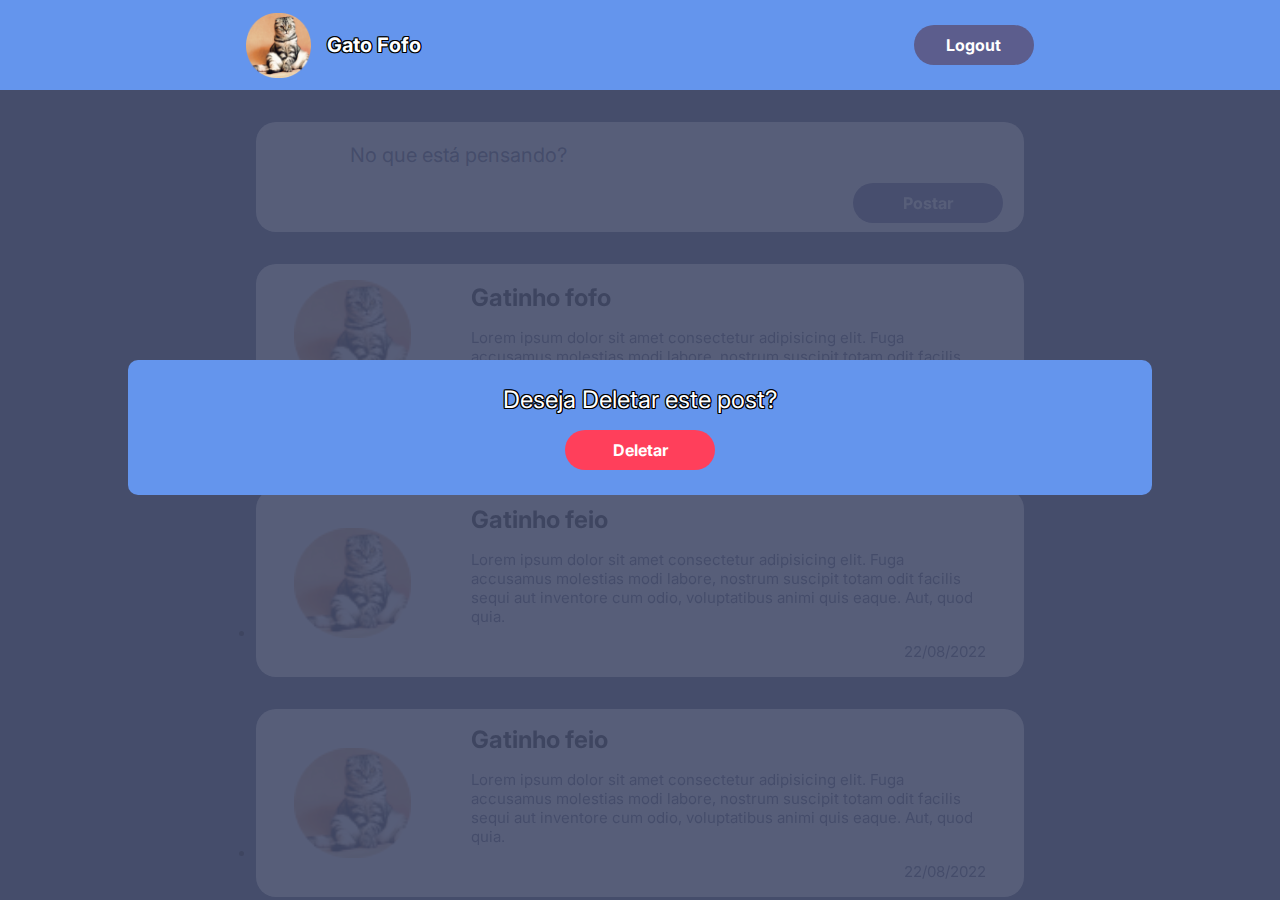
==== src/pages/home.html @ ec8169d0 "adicionado modal pra delete e edit" ====
<!DOCTYPE html>
<html lang="en">

<head>
    <meta charset="UTF-8">
    <meta http-equiv="X-UA-Compatible" content="IE=edge">
    <meta name="viewport" content="width=device-width, initial-scale=1.0">
    <link rel="preconnect" href="https://fonts.googleapis.com">
    <link rel="preconnect" href="https://fonts.gstatic.com" crossorigin>
    <link href="https://fonts.googleapis.com/css2?family=Inter:wght@300;400;500;600;700&display=swap" rel="stylesheet">
    <link rel="stylesheet" href="../styles/reset.css">
    <link rel="stylesheet" href="../styles/style_home.css">
    <title>Document</title>
</head>

<body>
    <header class="container__header">
        <div class="container__header__div">
            <img class="container__header__imagem" src="../img/image 4.png" alt="">
            <h1 class="container__header__name">Gato Fofo</h1>
        </div>
        <button class="container__header__button">Logout</button>
    </header>
    <main class="container__main container__opacity">
        <div class="container__main__div">
            <form class="container__main__form">
                <input type="text" name="post" placeholder="No que está pensando?">
                <button type="submit"></button>
            </form>
        </div>
        <ul class="container__main__ul">
            <li class="container__main__card">
                <div>
                    <img src="../img/image 4.png" alt="">
                    <div>
                        <img src="../img/edit 1.png" alt="">
                        <img src="../img/trash-bin 1.png" alt="">
                    </div>
                    <section>
                        <h2>Gatinho fofo</h2>
                        <p>Lorem ipsum dolor sit amet consectetur adipisicing elit. Fuga accusamus molestias modi
                            labore, nostrum suscipit totam odit facilis sequi aut inventore cum odio, voluptatibus animi
                            quis eaque. Aut, quod quia.</p>
                        <span>22/08/2022</span>
                    </section>
                </div>
            </li>

            <li class="container__main__card">
                <div>
                    <img src="../img/image 4.png" alt="">
                    <section>
                        <h2>Gatinho feio</h2>
                        <p>Lorem ipsum dolor sit amet consectetur adipisicing elit. Fuga accusamus molestias modi
                            labore, nostrum suscipit totam odit facilis sequi aut inventore cum odio, voluptatibus animi
                            quis eaque. Aut, quod quia.</p>
                        <span>22/08/2022</span>
                    </section>
                </div>
            </li>
            <li class="container__main__card">
                <div>
                    <img src="../img/image 4.png" alt="">
                    <section>
                        <h2>Gatinho feio</h2>
                        <p>Lorem ipsum dolor sit amet consectetur adipisicing elit. Fuga accusamus molestias modi
                            labore, nostrum suscipit totam odit facilis sequi aut inventore cum odio, voluptatibus animi
                            quis eaque. Aut, quod quia.</p>
                        <span>22/08/2022</span>
                    </section>
                </div>
            </li>

        </ul>
    </main>
                <!-- <div class="container__edit__modal">
                <h2>Editar</h2>
                <form>
                    <textarea placeholder="Estou mudando meu comentário"></textarea>
                    <button>Enviar</button>
                </form>
            </div> -->
            <div class="container__delete__modal">
                <h2>Deseja Deletar este post?</h2>
                <button>Deletar</button>
            </div>
    <script type="module" src="../js/scriptHome.js"></script>
</body>

</html>
---- src/styles/style_home.css ----
body{
    background-color: var(--dark-blue);
    display: flex;
    flex-direction: column;
    align-items: center;
    justify-content: center;
}

.container__header{
    width: 100vw;
    height: 10vh;
    background-color: var(--main-blue);
    display: flex;
    flex-direction: row;
    justify-content: space-around;
    align-items: center;
}
.container__header__div{
    display: flex;
    flex-direction: row;
    align-items: center;
    gap: 1rem;
}

.container__header__imagem{
    width: 65px;
    height: 65px;
}

.container__header__name{
    font-weight: 700;
    color: var(--white);
    font-size: 1.25rem;
    max-width: 100px;
    text-shadow: var(--outline)
}
.container__header__button{
    border-radius: 20px;
    background-color: var(--purple);
    width: 120px;
    height: 40px;
    color: var(--white);
    font-weight: 700;
    font-size: 1rem;
}


.container__main{
    width: 100vw;
    height: 85vh;
    display: flex;
    flex-direction: column;
    align-items: center;
    justify-content: flex-start;
    padding-top: 2rem;
    
}
.container__main__div{
    width: 90%;
    height: 110px;
    background-color: var(--white);
    border-radius: 20px;
    padding: 1rem;
}
.container__main__form{
    display: flex;
    padding: 5px;
    flex-direction: column;
    align-items: flex-end;
    gap: 1rem

}
.container__main__form >input{
    color: var(--dark-blue);
    font-size: 1.25rem;
    font-weight: 400;
    text-align: start;
    width: 90%;
}
.container__main__form >input::placeholder{
    color: var(--dark-blue);
    font-size: 1.25rem;
    font-weight: 400;
    text-align: start;
}
.container__main__form > button{
    border-radius: 20px;
    background-color: var(--purple);
    width: 70px;
    height: 40px;
    color: var(--white);
    font-weight: 700;
    font-size: 1.813rem;
    text-align: center;
    display: flex;
    align-items: center;
    justify-content: center;
}
.container__main__form > button::after{
    content: "+"
}
.container__main__ul{
    width: 90%;
    margin-top: 2rem;
    gap: 2rem;
    display: flex;
    flex-direction: column;
    align-items: center;
    justify-content: flex-start;
}
.container__main__card > div{
    width: 100%;
    background-color: var(--white);
    border-radius: 20px;
    padding: 1rem;
    display: flex;
    flex-direction: column;
    justify-content: center;
    align-items: center;
    gap: 1rem
}
.container__main__card div > img{
    order:1;
}
.container__main__card div > div{
    order:3;
    display: flex;
    align-items: center;
    justify-content: space-between;
    width: 80px;
}
.container__main__card div > section{
    order:2;
    display: flex;
    flex-direction: column;
    align-items: center;
    gap: 1rem
}
.container__main__card div > section > h2{
    font-size: 1.5rem;
    color: var(--black);
    font-weight: 700;
}
.container__main__card div > section > p{
    font-size: 0.938rem;
    color: var(--dark-blue);
    font-weight: 400;
}

.container__main__card div > section > span{
    font-size: 0.938rem;
    color: var(--dark-blue);
    font-weight: 400;
}

.container__edit__modal{
    width: 80%;
    position: fixed;
    z-index: 1;
    height: 35%;
    background-color: var(--main-blue);
    border-radius: 10px;
    display: flex;
    flex-direction: column;
    align-items: center;
    justify-content: center;
    padding: 1rem;
}
.container__edit__modal > form {
    width: 100%;
    height: 100%;
    gap: 1rem;
    display: flex;
    flex-direction: column;
}
.container__edit__modal > h2{
    font-size: 2.188rem;
    color: var(--white);
    text-shadow: var(--outline);
    padding-bottom: 1rem;
}
.container__edit__modal > form{
    display: flex;
    flex-direction: column;
    align-items: center;
}
.container__edit__modal > form > textarea{
    height: 70%;
    width: 100%;
    border-radius: 10px;
    border: 1px solid(--dark-blue);
    background-color: var(--white);
    padding: 0.5rem;
    vertical-align: align-top;
    
}

.container__edit__modal > form > button{
    border-radius: 20px;
    background-color: var(--purple);
    width: 150px;
    height: 40px;
    color: var(--white);
    font-weight: 700;
    font-size: 1rem;
    text-align: center;
    display: flex;
    align-items: center;
    justify-content: center;
}
.container__delete__modal{
    width: 80%;
    position: fixed;
    z-index: 1;
    height: 15%;
    background-color: var(--main-blue);
    border-radius: 10px;
    display: flex;
    flex-direction: column;
    align-items: center;
    justify-content: center;
    padding: 1rem;

}

.container__delete__modal > h2{
    font-size: 1.5rem;
    color: var(--white);
    text-shadow: var(--outline);
    padding-bottom: 1rem;
}
.container__delete__modal > button{
    border-radius: 20px;
    background-color: var(--red);
    width: 150px;
    height: 40px;
    color: var(--white);
    font-weight: 700;
    font-size: 1rem;
    text-align: center;
    display: flex;
    align-items: center;
    justify-content: center;
}
.container__opacity{
    opacity: 0.1;
}

@media (min-width: 1024px){
    .container__main__div{
        width: 60%;
    }
    .container__main__form{
        width: 100%;
    }
    .container__main__form > button{
        width: 150px;
    }
    .container__main__form > button:after{
        content: "Postar";
        font-size: 1rem;

    }
    .container__main__ul{
        width: 60%;
    }
    .container__main__card > div{
        flex-wrap: wrap;
        max-height: 200px;
    }
    .container__main__card > div > img{
        height: 110px;
    }
    .container__main__card > div > div{
        order: 2;
    }
    .container__main__card > div > section{
        order: 3;
        max-width: 70%;
        align-items: normal;
    }
    .container__main__card > div > section > span{
        text-align: end;
    }
    .container__edit__modal{
        max-width: 430px;
    }

}
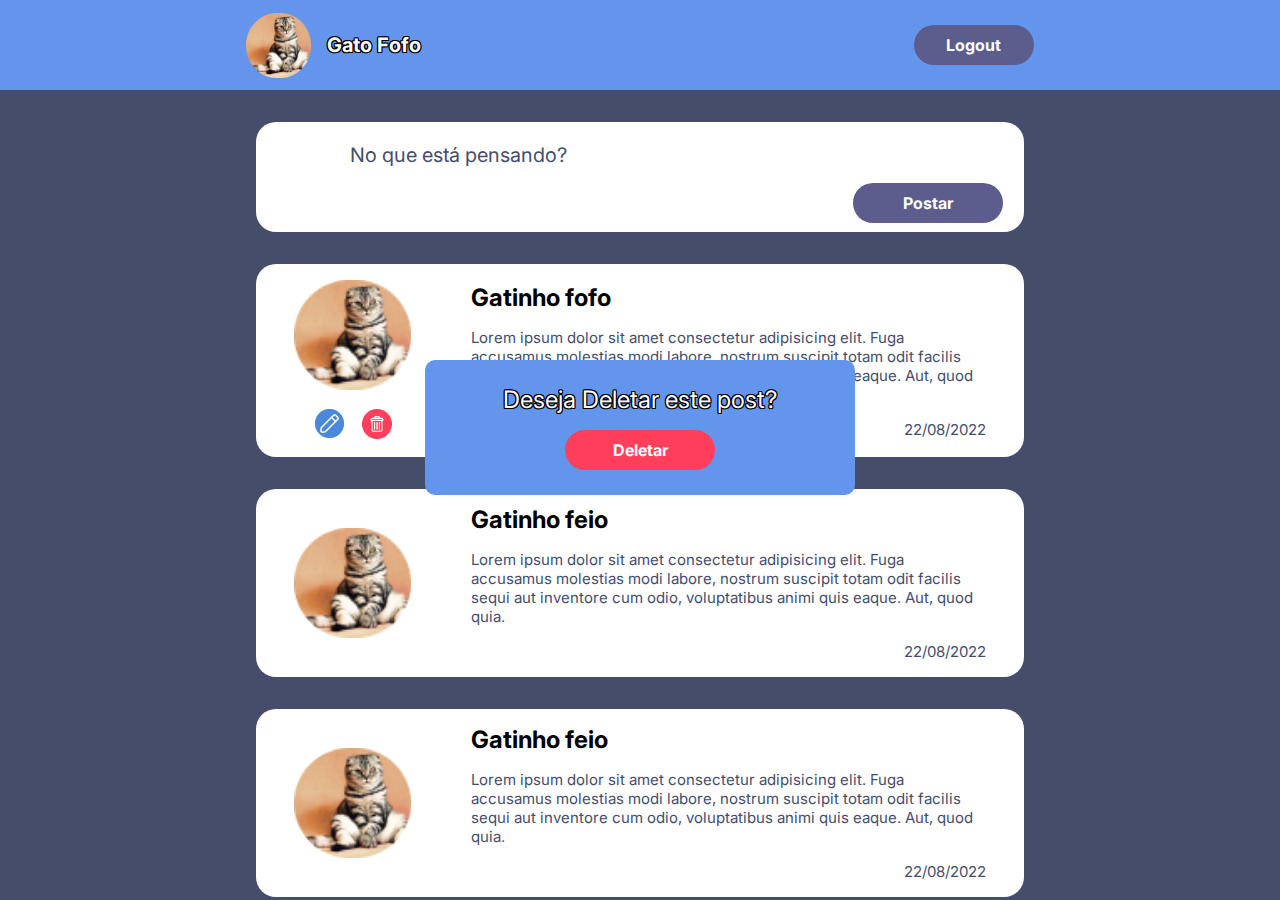
==== commit 58974435: "editado modal on desktop" ====
--- a/src/pages/home.html
+++ b/src/pages/home.html
@@ -21,7 +21,7 @@
         </div>
         <button class="container__header__button">Logout</button>
     </header>
-    <main class="container__main container__opacity">
+    <main class="container__main">
         <div class="container__main__div">
             <form class="container__main__form">
                 <input type="text" name="post" placeholder="No que está pensando?">
--- a/src/styles/style_home.css
+++ b/src/styles/style_home.css
@@ -245,7 +245,9 @@
 .container__opacity{
     opacity: 0.1;
 }
-
+.modal__hidden{
+    display: none;
+}
 @media (min-width: 1024px){
     .container__main__div{
         width: 60%;
@@ -285,5 +287,7 @@
     .container__edit__modal{
         max-width: 430px;
     }
-
-}
+    .container__delete__modal{
+        max-width: 430px;
+    }
+}
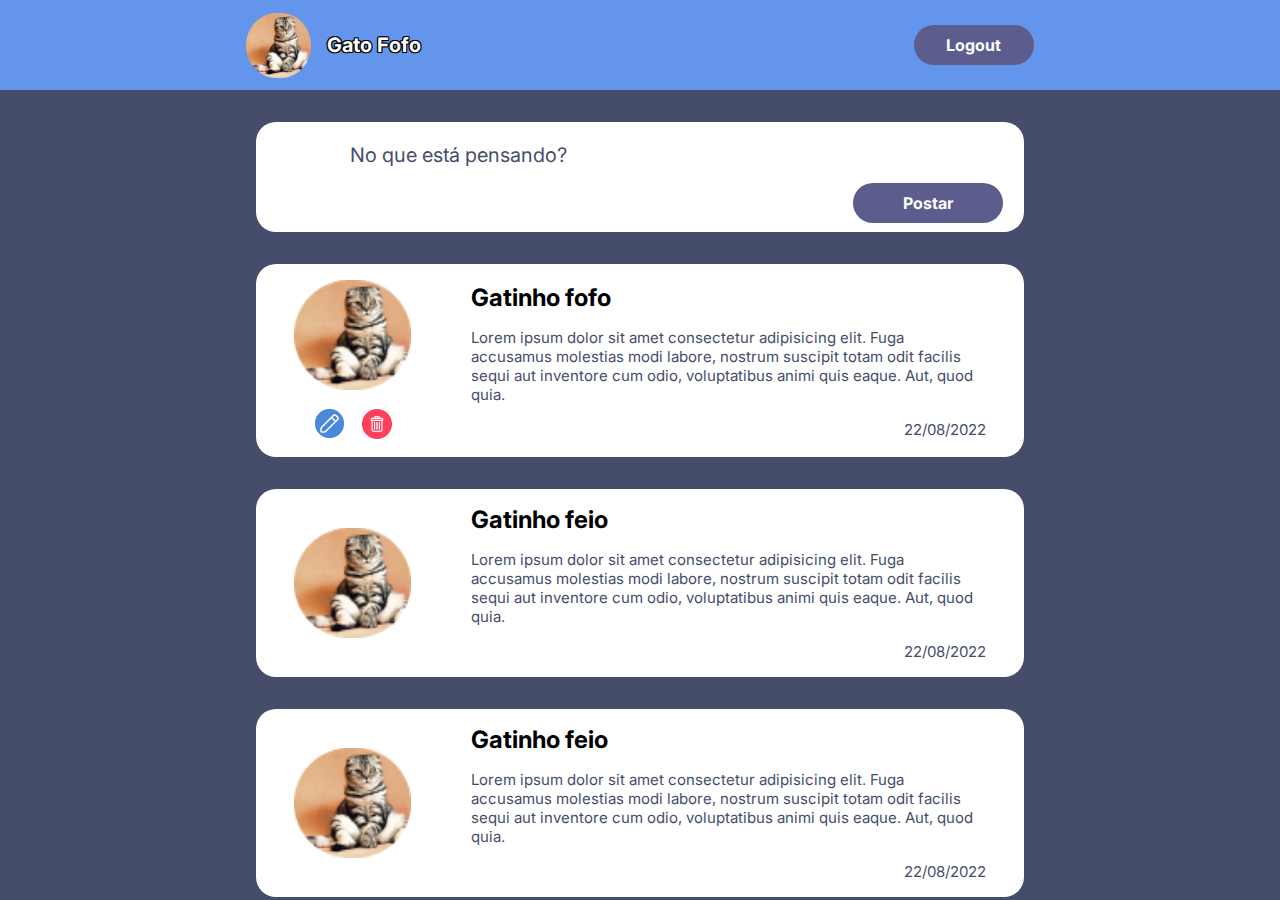
==== commit b7390801: "comentado modals" ====
--- a/src/pages/home.html
+++ b/src/pages/home.html
@@ -80,10 +80,10 @@
                     <button>Enviar</button>
                 </form>
             </div> -->
-            <div class="container__delete__modal">
+            <!-- <div class="container__delete__modal">
                 <h2>Deseja Deletar este post?</h2>
                 <button>Deletar</button>
-            </div>
+            </div> -->
     <script type="module" src="../js/scriptHome.js"></script>
 </body>
 
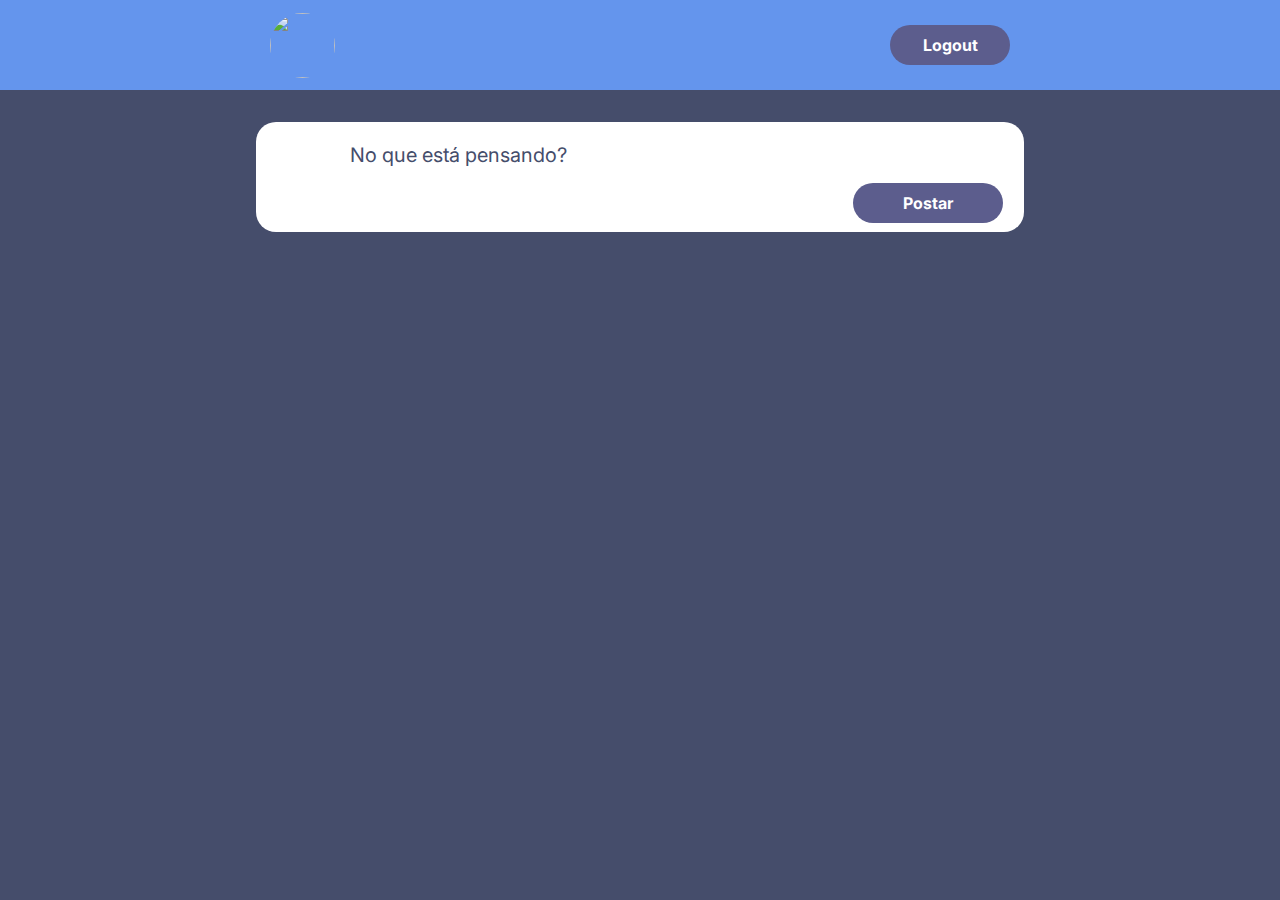
==== commit aff071c2: "Criado js, que controla posts e header" ====
--- a/src/pages/home.html
+++ b/src/pages/home.html
@@ -16,8 +16,8 @@
 <body>
     <header class="container__header">
         <div class="container__header__div">
-            <img class="container__header__imagem" src="../img/image 4.png" alt="">
-            <h1 class="container__header__name">Gato Fofo</h1>
+            <img class="container__header__imagem" src="" alt="">
+            <h1 class="container__header__name"></h1>
         </div>
         <button class="container__header__button">Logout</button>
     </header>
@@ -29,7 +29,7 @@
             </form>
         </div>
         <ul class="container__main__ul">
-            <li class="container__main__card">
+            <!-- <li class="container__main__card">
                 <div>
                     <img src="../img/image 4.png" alt="">
                     <div>
@@ -69,21 +69,21 @@
                         <span>22/08/2022</span>
                     </section>
                 </div>
-            </li>
+            </li> -->
 
         </ul>
     </main>
-                <!-- <div class="container__edit__modal">
+                <div class="container__edit__modal modal__hidden">
                 <h2>Editar</h2>
                 <form>
                     <textarea placeholder="Estou mudando meu comentário"></textarea>
                     <button>Enviar</button>
                 </form>
-            </div> -->
-            <!-- <div class="container__delete__modal">
+            </div>
+            <div class="container__delete__modal modal__hidden">
                 <h2>Deseja Deletar este post?</h2>
                 <button>Deletar</button>
-            </div> -->
+            </div>
     <script type="module" src="../js/scriptHome.js"></script>
 </body>
 
--- a/src/styles/style_home.css
+++ b/src/styles/style_home.css
@@ -25,6 +25,7 @@
 .container__header__imagem{
     width: 65px;
     height: 65px;
+    border-radius: 50px;
 }
 
 .container__header__name{
@@ -42,6 +43,7 @@
     color: var(--white);
     font-weight: 700;
     font-size: 1rem;
+    cursor: pointer;
 }
 
 
@@ -95,6 +97,7 @@
     display: flex;
     align-items: center;
     justify-content: center;
+    cursor: pointer;
 }
 .container__main__form > button::after{
     content: "+"
@@ -108,6 +111,9 @@
     align-items: center;
     justify-content: flex-start;
 }
+.container__main__card{
+    width: 90%;
+}
 .container__main__card > div{
     width: 100%;
     background-color: var(--white);
@@ -121,6 +127,10 @@
 }
 .container__main__card div > img{
     order:1;
+    border-radius: 50px;
+    max-height: 70px;
+    width: 70px;
+    object-fit: cover;
 }
 .container__main__card div > div{
     order:3;
@@ -134,7 +144,9 @@
     display: flex;
     flex-direction: column;
     align-items: center;
-    gap: 1rem
+    gap: 1rem;
+    max-width: 70%;
+    max-height: 90%;
 }
 .container__main__card div > section > h2{
     font-size: 1.5rem;
@@ -145,6 +157,9 @@
     font-size: 0.938rem;
     color: var(--dark-blue);
     font-weight: 400;
+    max-height: 200px;
+    overflow-y: auto;
+    overflow:scroll;
 }
 
 .container__main__card div > section > span{
@@ -207,6 +222,7 @@
     display: flex;
     align-items: center;
     justify-content: center;
+    cursor: pointer;
 }
 .container__delete__modal{
     width: 80%;
@@ -241,6 +257,7 @@
     display: flex;
     align-items: center;
     justify-content: center;
+    cursor: pointer;
 }
 .container__opacity{
     opacity: 0.1;
@@ -269,6 +286,7 @@
     .container__main__card > div{
         flex-wrap: wrap;
         max-height: 200px;
+        align-items: stretch;
     }
     .container__main__card > div > img{
         height: 110px;
@@ -278,7 +296,7 @@
     }
     .container__main__card > div > section{
         order: 3;
-        max-width: 70%;
+        max-width: 80%;
         align-items: normal;
     }
     .container__main__card > div > section > span{
@@ -290,4 +308,7 @@
     .container__delete__modal{
         max-width: 430px;
     }
-}
+    .container__main__card div > section > p{
+        height: 90px;
+    }
+}
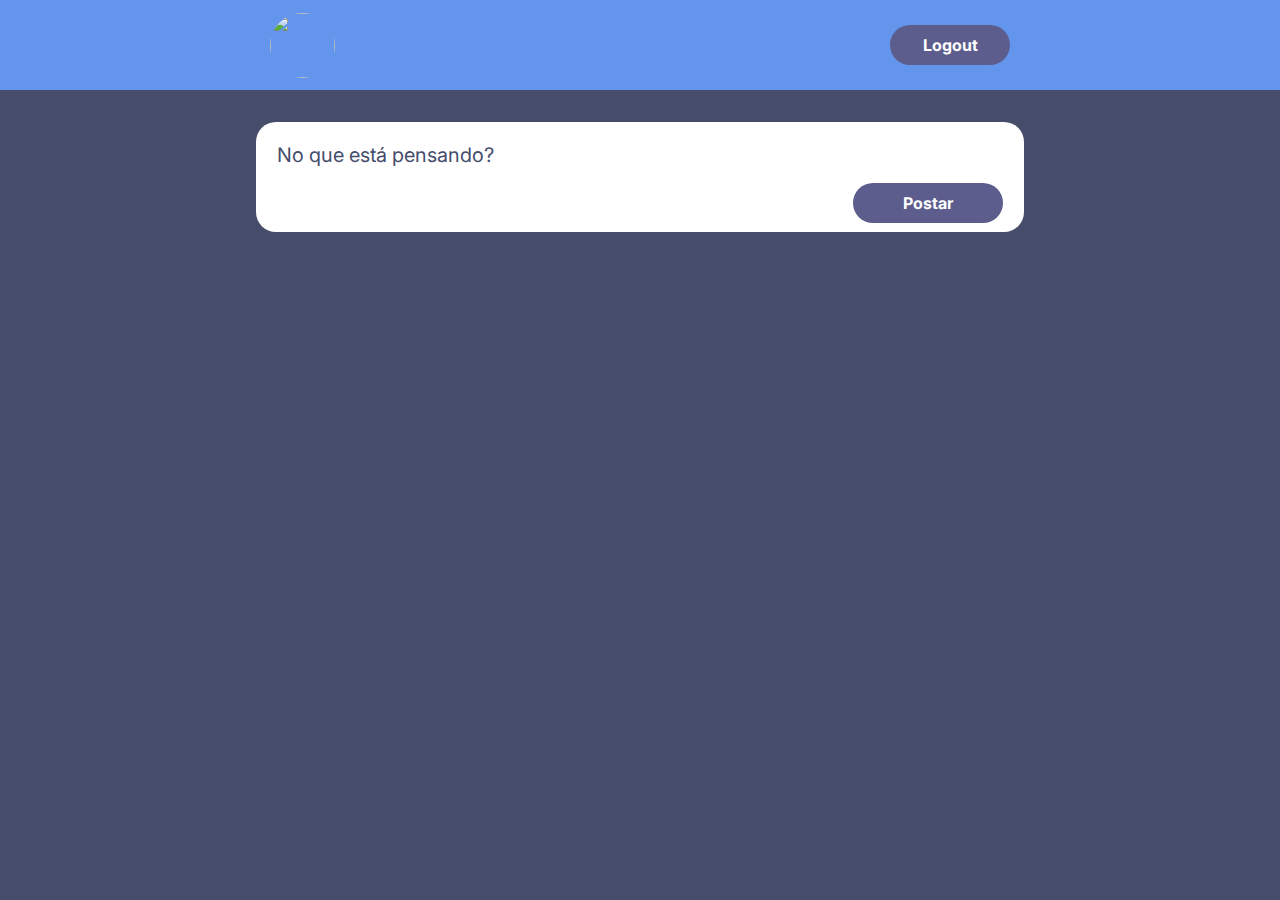
==== commit 64894f2d: "Adicionado Title as paginas" ====
--- a/src/pages/home.html
+++ b/src/pages/home.html
@@ -1,5 +1,5 @@
 <!DOCTYPE html>
-<html lang="en">
+<html lang="pt-br">
 
 <head>
     <meta charset="UTF-8">
@@ -10,7 +10,7 @@
     <link href="https://fonts.googleapis.com/css2?family=Inter:wght@300;400;500;600;700&display=swap" rel="stylesheet">
     <link rel="stylesheet" href="../styles/reset.css">
     <link rel="stylesheet" href="../styles/style_home.css">
-    <title>Document</title>
+    <title>DashBoard - Blog Kenzie</title>
 </head>
 
 <body>
@@ -24,65 +24,24 @@
     <main class="container__main">
         <div class="container__main__div">
             <form class="container__main__form">
-                <input type="text" name="post" placeholder="No que está pensando?">
-                <button type="submit"></button>
+                <input type="text" name="newPost" placeholder="No que está pensando?">
+                <button id="btnCreatePost" type="submit"></button>
             </form>
         </div>
         <ul class="container__main__ul">
-            <!-- <li class="container__main__card">
-                <div>
-                    <img src="../img/image 4.png" alt="">
-                    <div>
-                        <img src="../img/edit 1.png" alt="">
-                        <img src="../img/trash-bin 1.png" alt="">
-                    </div>
-                    <section>
-                        <h2>Gatinho fofo</h2>
-                        <p>Lorem ipsum dolor sit amet consectetur adipisicing elit. Fuga accusamus molestias modi
-                            labore, nostrum suscipit totam odit facilis sequi aut inventore cum odio, voluptatibus animi
-                            quis eaque. Aut, quod quia.</p>
-                        <span>22/08/2022</span>
-                    </section>
-                </div>
-            </li>
-
-            <li class="container__main__card">
-                <div>
-                    <img src="../img/image 4.png" alt="">
-                    <section>
-                        <h2>Gatinho feio</h2>
-                        <p>Lorem ipsum dolor sit amet consectetur adipisicing elit. Fuga accusamus molestias modi
-                            labore, nostrum suscipit totam odit facilis sequi aut inventore cum odio, voluptatibus animi
-                            quis eaque. Aut, quod quia.</p>
-                        <span>22/08/2022</span>
-                    </section>
-                </div>
-            </li>
-            <li class="container__main__card">
-                <div>
-                    <img src="../img/image 4.png" alt="">
-                    <section>
-                        <h2>Gatinho feio</h2>
-                        <p>Lorem ipsum dolor sit amet consectetur adipisicing elit. Fuga accusamus molestias modi
-                            labore, nostrum suscipit totam odit facilis sequi aut inventore cum odio, voluptatibus animi
-                            quis eaque. Aut, quod quia.</p>
-                        <span>22/08/2022</span>
-                    </section>
-                </div>
-            </li> -->
-
+            
         </ul>
     </main>
-                <div class="container__edit__modal modal__hidden">
+            <div class="container__edit__modal modal__hidden">
                 <h2>Editar</h2>
                 <form>
-                    <textarea placeholder="Estou mudando meu comentário"></textarea>
-                    <button>Enviar</button>
+                    <textarea id="textareaEditPost" placeholder="Estou mudando meu comentário"></textarea>
+                    <button id="btnTextareaEditPost">Enviar</button>
                 </form>
             </div>
             <div class="container__delete__modal modal__hidden">
                 <h2>Deseja Deletar este post?</h2>
-                <button>Deletar</button>
+                <button id="btnDeletePostCheck">Deletar</button>
             </div>
     <script type="module" src="../js/scriptHome.js"></script>
 </body>
--- a/src/styles/style_home.css
+++ b/src/styles/style_home.css
@@ -77,7 +77,7 @@
     font-size: 1.25rem;
     font-weight: 400;
     text-align: start;
-    width: 90%;
+    width: 100%;
 }
 .container__main__form >input::placeholder{
     color: var(--dark-blue);
@@ -147,6 +147,7 @@
     gap: 1rem;
     max-width: 70%;
     max-height: 90%;
+    width: 90%;
 }
 .container__main__card div > section > h2{
     font-size: 1.5rem;
@@ -159,7 +160,7 @@
     font-weight: 400;
     max-height: 200px;
     overflow-y: auto;
-    overflow:scroll;
+    overflow-x:hidden;
 }
 
 .container__main__card div > section > span{
@@ -265,6 +266,11 @@
 .modal__hidden{
     display: none;
 }
+
+/* .modal__block{
+    display: block;
+} */
+
 @media (min-width: 1024px){
     .container__main__div{
         width: 60%;
@@ -282,6 +288,9 @@
     }
     .container__main__ul{
         width: 60%;
+    }
+    .container__main__card {
+        width: 100%;
     }
     .container__main__card > div{
         flex-wrap: wrap;
@@ -290,9 +299,21 @@
     }
     .container__main__card > div > img{
         height: 110px;
+        max-height: 110px;
+        width: 110px;
+        border-radius: 100px;
     }
     .container__main__card > div > div{
         order: 2;
+        align-items: center;
+        width: 110px;
+        justify-content: space-around;
+
+    }
+    .container__main__card > div > div img{
+        width: 30px;
+        height: 30px;
+        object-fit: fill;
     }
     .container__main__card > div > section{
         order: 3;
@@ -310,5 +331,6 @@
     }
     .container__main__card div > section > p{
         height: 90px;
-    }
-}
+        width: 90%;
+    }
+}
